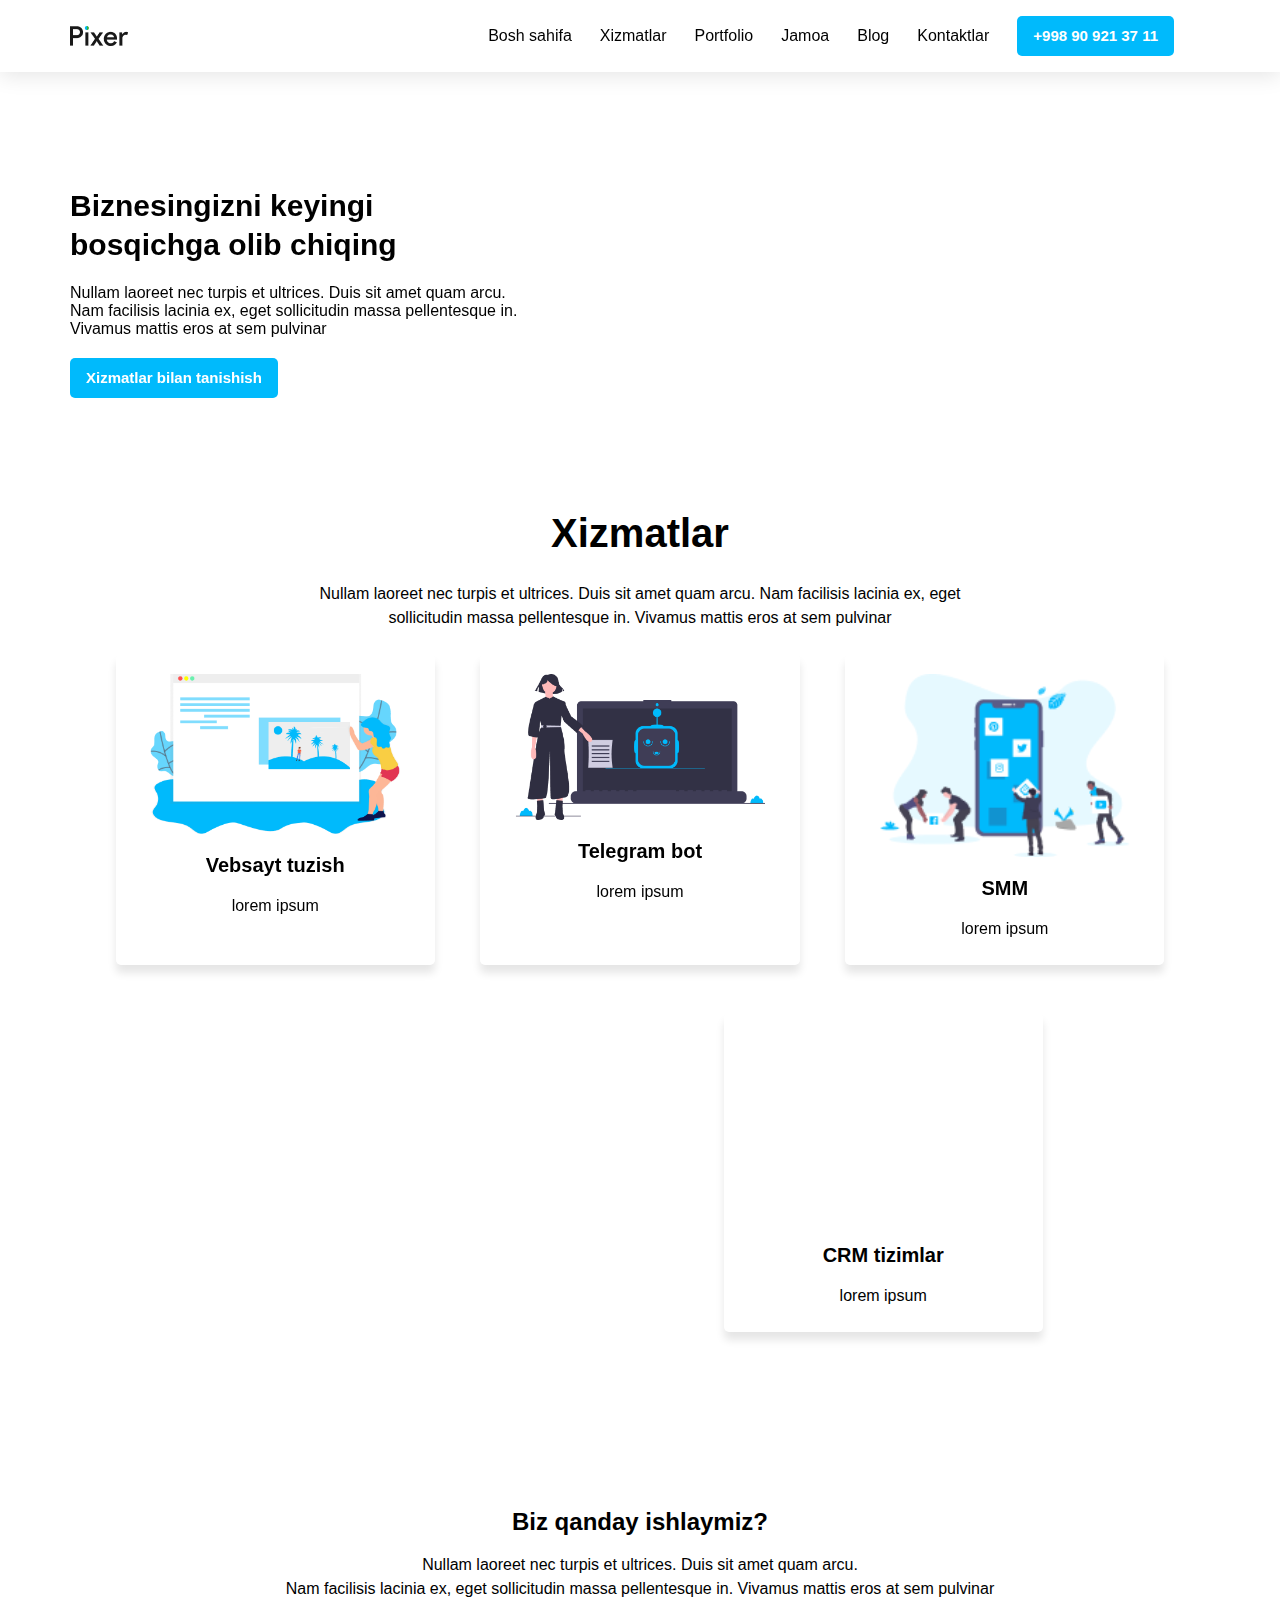
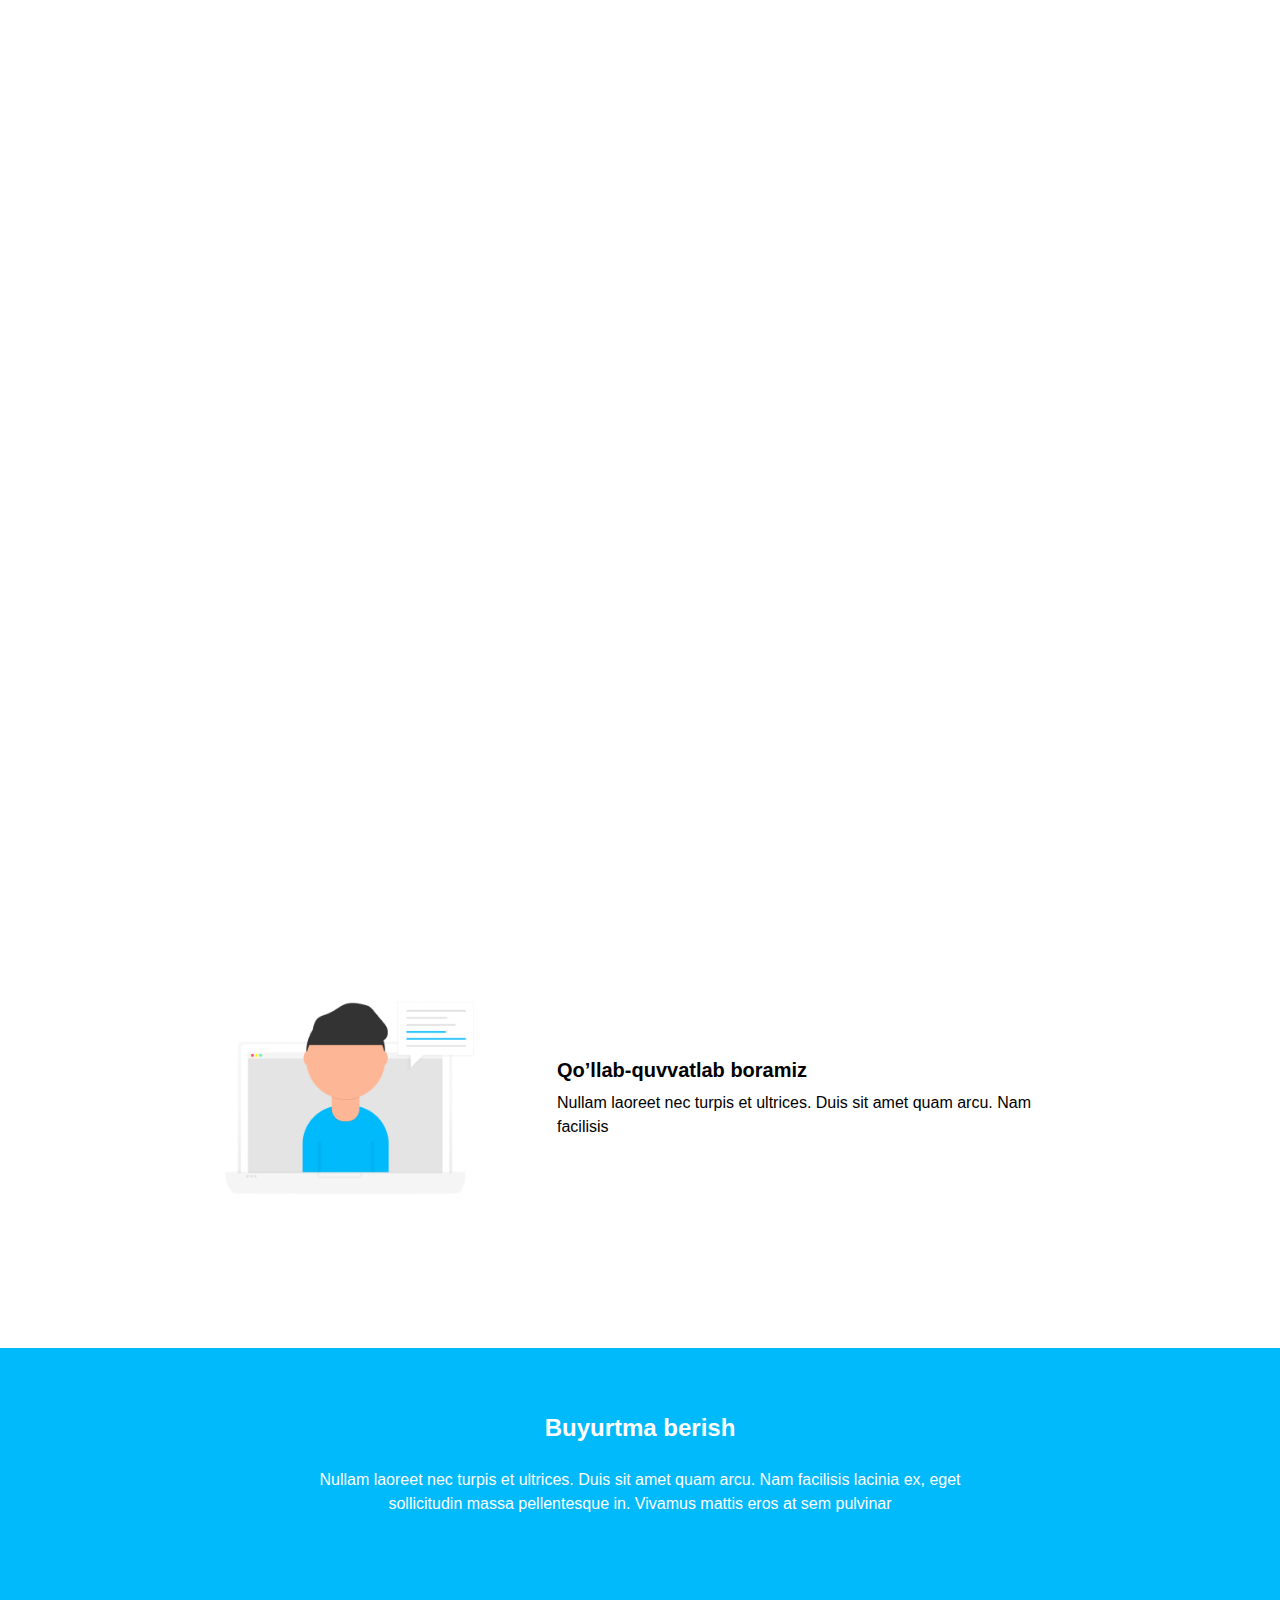
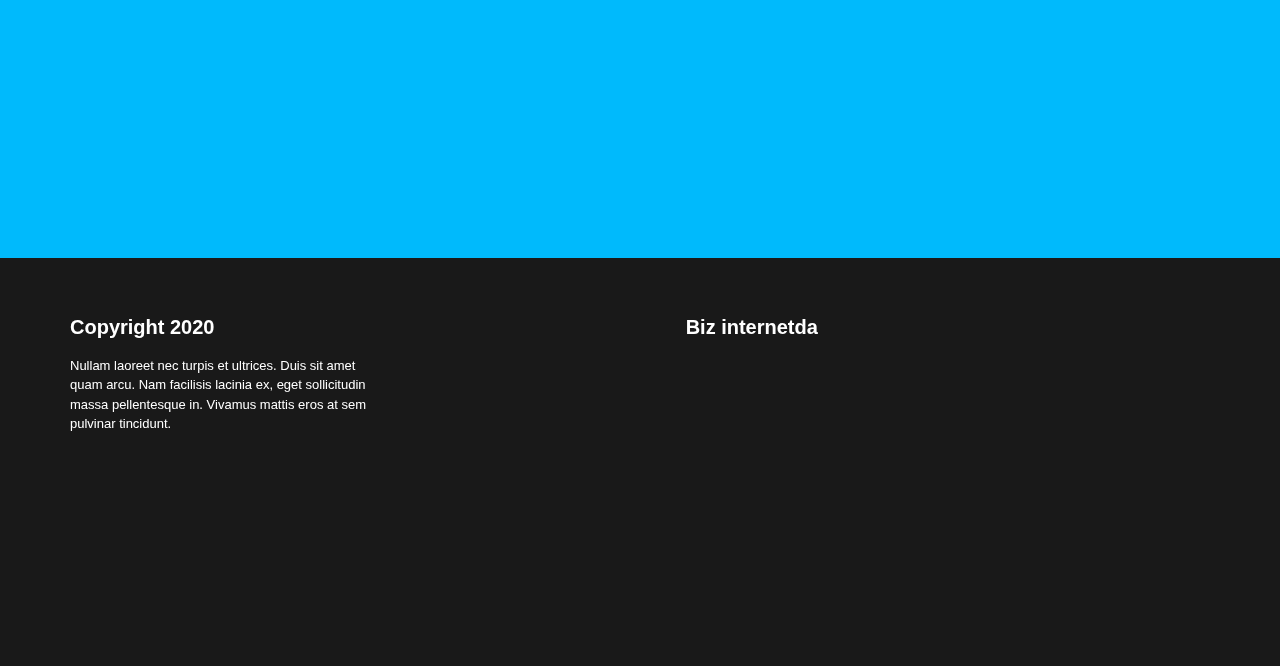
==== index.html @ dab4b334 "exm +resp" ====
<!DOCTYPE html>
<html lang="en">
<head>
    <meta charset="UTF-8">
    <meta http-equiv="X-UA-Compatible" content="IE=edge">
    <meta name="viewport" content="width=device-width, initial-scale=1.0">
    <title>PIXER</title>
    <link href="https://unpkg.com/aos@2.3.1/dist/aos.css" rel="stylesheet">
    <link rel="stylesheet" href="https://cdnjs.cloudflare.com/ajax/libs/font-awesome/5.15.3/css/all.min.css">
    <link rel="stylesheet" href="style.css">
    <link rel = "icon" href = "./img/Daco_5899207.png" type = "image/x-icon">
    <link rel="stylesheet" href="media.css">
</head>
<body>

<!---------------------------------------NAV --------------------------------------------->    
    <nav class="nav">
        <div class="container">
            <a href="#" class="logo-link" data-aos="flip-left">
                <img src="./img/Слой 1.png" alt="" class="logo-icon">
            </a>
            <ul class="nav-list"  >
                <li class="nav-item" data-aos="fade-right" ><a href="#" class="nav-link">Bosh sahifa</a></li>
                <li class="nav-item" data-aos="fade-down" ><a href="#" class="nav-link">Xizmatlar</a></li>
                <li class="nav-item" data-aos="fade-up" ><a href="#" class="nav-link">Portfolio</a></li>
                <li class="nav-item" data-aos="fade-left" ><a href="#" class="nav-link">Jamoa</a></li>
                <li class="nav-item" data-aos="fade-down" ><a href="#" class="nav-link">Blog</a></li>
                <li class="nav-item" data-aos="fade-right" ><a href="#" class="nav-link">Kontaktlar</a></li>
            </ul>
            <a href="tel:+998 90 921 37 11" class="nav-butt" data-aos="fade-down-right">+998 90 921 37 11</a>
            <button class="hamburger"><img src="./img/hamburger.png" alt="" class="hamburger-img"></button>
        </div>
    </nav>
    
<!---------------------------------------MAIN --------------------------------------------->
    <main class="main">
        <div class="container">

            <div class="main-box-left" data-aos="fade-zoom-in"
            data-aos-easing="ease-in-back"
            data-aos-delay="300"
            data-aos-offset="0">
                <h2 class="box-left-title">Biznesingizni keyingi bosqichga
                    olib chiqing</h2>
                <p class="box-left-text">Nullam laoreet nec turpis et ultrices. Duis sit amet quam arcu. Nam facilisis lacinia ex, eget sollicitudin massa pellentesque in. Vivamus mattis eros at sem pulvinar</p>
                <a href="#" class="box-left-link">Xizmatlar bilan tanishish</a>
            </div>

            <div class="main-box-right" >
                <iframe class="iframe" src="https://www.youtube.com/embed/enuOArEfqGo" title="YouTube video player" frameborder="0" allow="accelerometer; autoplay; clipboard-write; encrypted-media; gyroscope; picture-in-picture" allowfullscreen></iframe>
            </div>

        </div>
    </main>

<!---------------------------------------SERVICE --------------------------------------------->
    <section class="services">
        <div class="container">
            <h2 class="services-title">Xizmatlar</h2>
            <p class="services-info">Nullam laoreet nec turpis et ultrices. Duis sit amet quam arcu. Nam facilisis lacinia ex, eget <br> sollicitudin massa pellentesque in. Vivamus mattis eros at sem pulvinar</p>
            <ul class="services-list">
                <li class="services-item" data-aos="zoom-in-down">
                    <img src="./img/website-illustration@2x.png" alt="" class="service-img1">
                    <p class="item-title">Vebsayt tuzish</p>
                    <p class="item-text">lorem ipsum</p>
                </li>
                <li class="services-item"data-aos="zoom-in">
                    <img src="./img/bot-illustration@2x.png" alt="" class="service-img1">           
                    <p class="item-title">Telegram bot</p>
                    <p class="item-text">lorem ipsum</p>
                </li>
                <li class="services-item" data-aos="zoom-in-up">
                    <img src="./img/3.png" alt="" class="service-img1">  
                    <p class="item-title">SMM</p>
                    <p class="item-text">lorem ipsum</p>
                </li>
                <li class="services-item" data-aos="zoom-in">
                    <img src="./img/design-illustration@2x.png" alt="" class="service-img1">
                    <p class="item-title">Grafik dizayn</p>
                    <p class="item-text">lorem ipsum</p>
                </li>
                <li class="services-item">
                    <img src="./img/crm-illustration@2x.png " alt="" class="service-img1" data-aos="zoom-in-down">
                    <p class="item-title">CRM tizimlar</p>
                    <p class="item-text">lorem ipsum</p>
                </li>
            </ul>

            <div class="service-box" >
                <button class="service" data-aos="zoom-in-left">Buyurtma berish</button>
                <a href="#" class="service-link" data-aos="zoom-in-right">Xizmatlar sahifasiga o’tish</a>
            </div>
        </div>
    </section>


<!---------------------------------------WORK --------------------------------------------->
    <section class="work">
        <div class="container">
                <h2 class="work-title">Biz qanday ishlaymiz?</h2>
                <p class="workd-info">Nullam laoreet nec turpis et ultrices. Duis sit amet quam arcu. <br> Nam facilisis lacinia ex, eget sollicitudin massa pellentesque in. Vivamus mattis eros at sem pulvinar</p>

                <ul class="work-list">
                    <li class="work-item" data-aos="zoom-out-up">
                        <img src="./img/1-1.png" alt="" class="work-img">
                        <span class="work-box">
                            <h3 class="box-title">Talablarni aniqlab chiqamiz</h3>
                            <p class="box-info">Nullam laoreet nec turpis et ultrices. Duis sit amet quam arcu. Nam facilisis</p>
                        </span>
                    </li>
                    <li class="work-item" data-aos="zoom-out-up">
                        
                        <span class="work-box">
                            <h3 class="box-title">Bir necha yechimlarni taklif qilamiz</h3>
                            <p class="box-info">Nullam laoreet nec turpis et ultrices. Duis sit amet quam arcu. Nam facilisis</p>
                        </span>
                        <img src="./img/1-2.png"  alt="" class="work-img">
                    </li>
                    <li class="work-item" data-aos="zoom-out-up">
                        <img src="./img/1-3.png"  alt="" class="work-img">
                        <span class="work-box">
                            <h3 class="box-title">Loyiha uchun vaqt belgilaymiz</h3>
                            <p class="box-info">Nullam laoreet nec turpis et ultrices. Duis sit amet quam arcu. Nam facilisis</p>
                        </span>
                    </li>
                    <li class="work-item" data-aos="zoom-out-up">
                        
                        <span class="work-box" >
                            <h3 class="box-title">A’lo sifat bilan bajarib topshiramiz</h3>
                            <p class="box-info">Nullam laoreet nec turpis et ultrices. Duis sit amet quam arcu. Nam facilisis</p>
                        </span>
                        <img src="./img/1-4.png"  alt="" class="work-img">
                    </li>
                    <li class="work-item">
                        <img src="./img/1-5.png"  alt="" class="work-img">
                        <span class="work-box">
                            <h3 class="box-title">Qo’llab-quvvatlab boramiz</h3>
                            <p class="box-info">Nullam laoreet nec turpis et ultrices. Duis sit amet quam arcu. Nam facilisis</p>
                        </span>
                    </li>
        
                <a href="#" class="work-link" data-aos="zoom-out-down">Buyurtma berish</a>
        
        </div>
    </section>


<!---------------------------------------CONTACT------------------------------------------>

<section class="contact">
    <div class="container">

    <h3 class="contact-title"><a href="#" class="work-link">Buyurtma berish</a></h3>
    <p class="contact-text">Nullam laoreet nec turpis et ultrices. Duis sit amet quam arcu. Nam facilisis lacinia ex, eget <br> sollicitudin massa pellentesque in. Vivamus mattis eros at sem pulvinar</p>

  
    <div class="form-box" data-aos="flip-up"  >
        <form action="/action_page.php" class="form">
            <label for="">
            <input type="text" id="fname" name="firstname" placeholder="Your name..">
        
           
            <input type="tel" id="tel" name="tel" placeholder="Your number">
        
          
            <select id="service" name="service">
              <option value="australia">Bronze</option>
              <option value="canada">Silver</option>
              <option value="usa">Gold</option>
            </select>
          
            
           </label>
           <button class="button" type="type">Buyurtma berish</button>


        </form>



    </div>
</section>



<!---------------------------------------FOOTER ------------------------------------------>

    <footer class="footer">
        <div class="container">
            <ul class="footer-list">
                <li class="footer-item" data-aos="fade-left"
                data-aos-anchor="#example-anchor"
                data-aos-offset="500"
                data-aos-duration="500"> <a href="#" class="footer-link">Copyright 2020</a>
                    <ul class="sub-list">
                        <li class="sub-item"><p class="sub-item-text">Nullam laoreet nec turpis et ultrices. Duis sit amet quam arcu. Nam facilisis lacinia ex, eget    sollicitudin massa pellentesque in. Vivamus mattis eros at sem pulvinar tincidunt.</p></li>
                    </ul>

                </li>
                <li class="footer-item" data-aos="fade-zoom-in"
                data-aos-easing="ease-in-back"
                data-aos-delay="300"
                data-aos-offset="0"> <a href="#" class="footer-link">Sayt sahifalari</a>
                    <ul class="sub-list">
                        <li class="sub-item" data-aos="zoom-out-left"> <a href="#" class="sub-link">Bosh sahifa</a></li>
                        <li class="sub-item" data-aos="zoom-out-left"> <a href="#" class="sub-link">Xizmatlar</a></li>
                        <li class="sub-item" data-aos="zoom-out-left"> <a href="#" class="sub-link">Portfolio</a></li>
                        <li class="sub-item" data-aos="zoom-out-left"> <a href="#" class="sub-link">Jamoa</a></li>
                        <li class="sub-item" data-aos="zoom-out-left"> <a href="#" class="sub-link">Blog</a></li>
                        <li class="sub-item" data-aos="zoom-out-left"> <a href="#" class="sub-link">Kontaktlar</a></li>
                       
                    </ul>

                </li>
                <li class="footer-item" data-aos="fade-left"
                data-aos-anchor="#example-anchor"
                data-aos-offset="500"
                data-aos-duration="500" > <a href="#" class="footer-link">Biz internetda</a>
                    <ul class="sub-list">
                        <li class="sub-item" data-aos="zoom-out-left"> <a href="#" class="sub-link">
                            <span class="fab fa-facebook"></span>Facebook</a></li>
                        <li class="sub-item" data-aos="zoom-out-left"> <a href="#" class="sub-link">
                            <span class="fab fa-instagram"></span>Instagram</a></li>
                        <li class="sub-item" data-aos="zoom-out-left"> <a href="#" class="sub-link">
                            <span class="fab fa-telegram"></span>Telegram</a></li>
                    </ul>

                </li>
            </ul>


        </div>
    </footer>


 
<!---------------------------------------SCRIPTS------------------------------------------>   
    <script src="https://unpkg.com/aos@2.3.1/dist/aos.js"></script>
    <script>
        AOS.init();
      </script>

</body>
</html>
---- style.css ----
*{
    margin: 0;
    padding: 0;
    box-sizing: border-box;
    list-style-type: none;
    text-decoration: none;

}

a{
    display: block;
}

.img{
    max-width: 100%;
    height: auto;

}
.container-fluid{
    width: 1360px;
    margin: 0 auto;
}
.container{
    width: 1140px;
    margin: 0 auto;
}
body{
    font-family: 'Open Sans', sans-serif;
    font-family: -apple-system, BlinkMacSystemFont, 'Segoe UI', Roboto, Oxygen, Ubuntu, Cantarell, 'Open Sans', 'Helvetica Neue', sans-serif;
    background: #FFFFFF;
}

/*<!---------------------------------------NAV --------------------------------------------->  */

.nav {
    padding: 16px 0 16px 0;
    background: #FFFFFF;
    box-shadow: 0px 4px 20px rgba(0, 0, 0, 0.1);
}
.container {
}
.nav .container{
    display: flex;
    align-items: center;
    justify-content: flex-start;
   
    
}
.logo-link {
    display: flex;
    align-items: center;
   
}
.logo-icon {
   
}
.nav-list {
    display: flex;
    align-items: center;
    margin-left: auto;
}
.nav-item {
    margin-right: 28px;
}
.nav-link {
    color: black;
    transition: background-color 0.3s;
    transition: padding 0.3s;
}

.nav-link:hover{
    color: white;
    background-color: rgb(136, 129, 129);
    padding: 5px 10px;
    border-radius: 50px;
}
.nav-butt {
    display: flex;
    align-items: center;
    font-style: normal;
    font-weight: bold;
    font-size: 15px;
    line-height: 24px;
    color: white;
    background: #00BAFC;
    border-radius: 5px;
    padding: 8px 16px;
    transition: background-color 1000ms linear;
    
    
}
.nav-butt:hover{
    background-color: rgb(72, 138, 177);
    
}

.hamburger{
   visibility: hidden;

}

.hamburger-img{
}



/*<!--------------------------------------MAIN--------------------------------------------->  */

.main {
    padding: 80px 0 80px 0;
}
.container{

}

.main .container{
    display: flex;
    align-items: center;
    justify-content: space-between;
}
.main-box-left {
    width: 40%;
    
    
    
}
.box-left-title {
font-family: inherit;
font-style: normal;
font-weight: bold;
font-size: 30px;
line-height: 130%;
}
.box-left-text {
    padding: 20px 0;
}
.box-left-link {
    display: inline-block;
    
    font-style: normal;
    font-weight: bold;
    font-size: 15px;
    line-height: 24px;
    color: white;
    background: #00BAFC;
    border-radius: 5px;
    padding: 8px 16px;
    transition: background-color 1000ms linear;
}
.box-left-link:hover{
    background-color: rgb(72, 138, 177);
}

.main-box-right {
    width: 40%;

    

    
}

.iframe{
    width: 90%;
    height: 275px;
}
.right-img{
}


/*<!--------------------------------------SERVICE--------------------------------------------->  */

.section{

    padding: 56px 0 56px 0;
}
.container{}

.services  .container{
    display: flex;
    align-items: center;
    justify-content: space-between;
    flex-direction: column;
}

.services-title {
    font-size: 40px;
    text-align: center;
    color:black;
    font-weight: bold;
    margin-bottom: 10px;
}
.services-info {
    font-style: normal;
    font-weight: normal;
    font-size: 16px;
    line-height: 24px;
    text-align: center;
    margin: 16px 0 24px 0;
    color: #000000;
    

}

.services-list {
    display: flex;
    align-items: center;
    justify-content: space-evenly;
    flex-wrap: wrap;
}
.services-item {
    display: flex;
    align-items: center;
    flex-direction: column;
    align-self: stretch;
    width: 28%;
    margin-bottom: 48px;
     background: #FFFFFF;
    box-shadow: 0px 8px 8px rgba(0, 0, 0, 0.1);
    border-radius: 5px;

}

.services-item:hover{
   
}


.service-img1 {
    margin-top: 20px;
    width: 250px;
  
}

.item-title {
margin: 18px 0 16px 0;
font-style: normal;
font-weight: bold;
font-size: 20px;
line-height: 130%;
text-align: center;
color: #000000;

}
.item-text {
    margin-bottom: 24px;
    font-style: normal;
    font-weight: normal;
    font-size: 16px;
    line-height: 24px;
    text-align: center;
    color: #000000;
}
.service-box {
    display: flex;
    align-items: center;
    margin-top: 30px;
}
.service {
    margin-right: 10px;
    font-style: normal;
    font-weight: bold;
    font-size: 15px;
    line-height: 24px;
    color: white;
    background: #00BAFC;
    border-radius: 5px;
    padding: 8px 16px;
    margin-right: 16px;
    border: none;
    outline: none;
    transition: background-color 1000ms linear;

}
.service:hover{
    background-color: #12617e;;

}
.service-link {
font-style: normal;
font-weight: normal;
font-size: 16px;
line-height: 24px;
text-align: center;
text-decoration-line: underline;
color: #00BAFC;
margin-left: 16px; 
transition: background-color 1000ms linear;




}

.service-link:hover{
    background-color: #00BAFC;
    padding: 5px 10px;
    border-radius: 10px;
    color: white;
   
}

/*<!--------------------------------------WORK------------------------------------------------>  */

.work {
    padding: 56px 0 56px 0;
}


.work .container{
    display: flex;
    align-items: center;
    justify-content: center;
    flex-direction: column;
}
.work-title {
    font-style: normal;
    font-weight: bold;
    font-size: 24px;
    line-height: 130%;
    text-align: center;
    color: #000000;
    
}

.workd-info {
font-style: normal;
font-weight: normal;
font-size: 16px;
line-height: 24px;
text-align: center;
color: #000000;
margin: 16px 0 24px 0;
}
.work-list {
    display: flex;
    align-items: center;
    flex-direction: column;
    
   
    
}
.work-item {
   
    display: flex;
    align-items: center;
    flex-wrap: wrap;
    justify-content: space-between;
    margin-bottom: 50px;
   
    
}
.work-img {
    width: 30%;
  
 
    
    
}
.work-box {
    width: 60%;
   
  
    
}
.box-title {
font-style: normal;
font-weight: bold;
font-size: 20px;
line-height: 130%;

color: #000000;
}
.box-info {
    font-style: normal;
    font-weight: normal;
    font-size: 16px;
    line-height: 24px;
    margin-top: 8px;
    color: #000000;   
}
.work-link {
    
    font-style: normal;
    font-weight: bold;
    font-size: 15px;
    line-height: 24px;
    color: white;
    background: #00BAFC;
    border-radius: 5px;
    padding: 8px 16px;
    transition: background-color 1000ms linear;

}
.work-link:hover{
    background-color: #12617e;
}



/*<!---------------------------------------CONTACT--------------------------------------------->  */

.contact{
    padding: 56px 0 56px 0;
    background: #00BAFC;
    
}

.container{}



.contact.container{
    display:flex;
    align-items: center;
    flex-direction: column;
    justify-content: center;
}

.contact-title{
    text-align: center;
}
.contact-text{
    text-align: center;
    margin: 16px 0 24px 0;
    font-style: normal;
    font-weight: normal;
    font-size: 16px;
    line-height: 150%;
    color: #FFFFFF;
}
.form-box{
    display: flex;
    flex-direction: column;
    align-items: center;
    justify-content: center;
    width: 35%;
    margin: 0 auto;
    background: white;
    border-radius: 10px;
   
   
   
    
 

}

.work-link{
font-style: normal;
font-weight: bold;
font-size: 24px;
line-height: 130%;
text-align: center;
color: #FFFFFF;

}

.work-text{
font-style: normal;
font-weight: normal;
font-size: 16px;
line-height: 150%;
text-align: center;
color: #FFFFFF;
}

.form{
    display: flex;
    flex-direction: column;
    align-items: center;
    padding: 10px;

    
    

}

input[type=text], select {
    width: 100%;
    padding: 12px 20px;
    margin: 8px 0;
    display: inline-block;
    border: 1px solid #ccc;
    border-radius: 4px;
    box-sizing: border-box;
  }

  input[type=tel]  {
    width: 100%;
    padding: 12px 20px;
    margin: 8px 0;
    display: inline-block;
    border: 1px solid #ccc;
    border-radius: 4px;
    box-sizing: border-box;
  }
  
  input[type=submit] {
    width: 100%;
    background-color: #4CAF50;
    color: white;
    padding: 14px 20px;
    margin: 8px 0;
    border: none;
    border-radius: 4px;
    cursor: pointer;
  }
  
  input[type=submit]:hover {
    background: #00BAFC;
  }
  
 
  .button{
    font-style: normal;
    font-weight: bold;
    font-size: 16px;
    line-height: 24px;
    color: #FFFFFF;
    background: #00BAFC;
    border-radius: 5px;
    padding: 8px;
    margin: 10px 0 15px 0;

    
  }








/*<!---------------------------------------FOOTER--------------------------------------------->  */

.footer {
    padding: 56px 0 56px 0;
    background: #191919;
}
.footer .container{
    display: flex;
    
   
    flex-direction: column;
    
}
.footer-list {
    display: flex;
    align-items: flex-start;
    justify-content: flex-start;
    
    
}
.footer-item {
    display: flex;
    flex-direction: column;
    justify-content: flex-start;
    margin-bottom: 30px;
    margin-right: 90px;
  
}
.footer-link {
font-style: normal;
font-weight: bold;
font-size: 20px;
line-height: 130%;
color: white;
}
.sub-list {
}
.sub-item {
    margin-top: 16px;
}
.sub-item-text{
    color: white;
    font-style: normal;
    font-weight: normal;
    font-size: 16px;
    line-height: 150%;
    width: 300px;
}
.sub-link {
color: white;
font-style: normal;
font-weight: normal;
font-size: 16px;
line-height: 150%;
}
.subitem span{
    color: red;
}
.fab{
    color: rgb(255, 255, 255);
    margin: 0 10px 0 0;
    width: 22px;
}

.sub-item-text{
    font-size: 13px;
}
---- media.css ----
@media(max-width: 1180px){
    .container{
      width: 1040px;  
    }
    

}


@media(max-width: 1080px){
    .container{
      width: 940px;  
    }
    


    .nav-butt{
        font-size: 10px;
        padding: 4px 8px;
      
    }

    .frame{
        width: 75%;
        height: 240px;
    }

    .services-item{
        width: 45%;
    }

    .services-title{
        font-size: 30px;

    }
    .services-info{
        font-size: 14px;
    }

}




@media(max-width: 980px){
    .container{
      width: 840px;  
    }
    



    .footer-link{
        font-size: 16px;
    }

    .sub-link{
        font-size: 13px;
    }

    .frame{
        width: 80%;
        height: 220px;
    }

    .work-link{
        padding: 4px 8px;
        font-size: 15px;

    }

   
    
  

}




@media(max-width: 880px){
    .container{
      width: 740px;  
    }
    




    .nav-butt{
        display: none;

    }

    .box-left-title {
        font-size: 20px;
    
    }
    .box-left-text {
        font-size: 15px
    
    }
    .box-left-link {
   
    }

    .button{
   
        font-size: 13px;
        margin: 7px 0 12px 0;
        padding: 4px;
        
    
        
      }
      .form-box{
        width: 60%;
    }

}


@media(max-width: 780px){
    .container{
      width: 640px;  
    }
    


    .nav-item {
        margin-right: 15px;
    }
    .nav-link{
        font-size: 13px;
    }


   


    .frame{
        width: 60%;
        height: 220px;
    }


    .services-item{
        width: 45%;
    }
    .service-img1{
        width: 150px;
    }

    .footer-item {
    
      
        margin-right: 50px;
      
    }
    .form-box{
        width: 78%;
    }
    .form-box{
        width: 75%;
    }
}





/* HAMBURGER */


@media(max-width: 680px){
    .container{
      width: 540px;  
    }
    
    .main .container{
        flex-direction: column-reverse;
        justify-content: center;
        align-items: center;
    }



    .iframe{
        width: 90%;
        height: 250px;
    }

    .nav-list{
        display: none;
    }

    .main-box-left{
        display: flex;
        justify-content: center;
        align-items: center;
        width: 90%;
        flex-direction: column;
        margin-top: 20px;
    }

    .main-box-right{
        display: flex;
        justify-content: center;
        align-items: center;
        width: 90%;
    }

    .box-left-title{
        text-align: center;
    }
    .box-left-text{
        text-align: center;
    }

    .form-box{
        width: 75%;
    }


    .footer-item {
    
      
        margin-right: 10px;
      
    }


    .box-title {
        font-size: 16px;

    }
    .box-info {
        font-size: 12px;
    }

    .hamburger{
        visibility: visible;
        margin-left: auto;
     }
}







@media(max-width: 580px){
    .container{
      width: 440px;  
    }
    



    .services-item{
        width: 80%;
    }

    .service-box{
        flex-direction: column;
        align-items: center;
        justify-content: center;
    }



    .work-item{
        flex-direction: column;
        padding-bottom: 10px;
        border-bottom: 2px solid rgba(66, 70, 66, 0.226);
        
    }

    .work-img{
        margin: 3px 0px;
    }

    .box-title {
        text-align: center;
    }
    .box-info {
        text-align: center;
    }


    .footer-list{
     flex-direction: column-reverse;
     align-items: center;
     justify-content: center;

    }
    .footer-item{
        display: flex;
        align-items: center;
        justify-content: center;
        
    }

}


@media(max-width: 480px){
    .container{
      width: 340px;  
    }
    

}
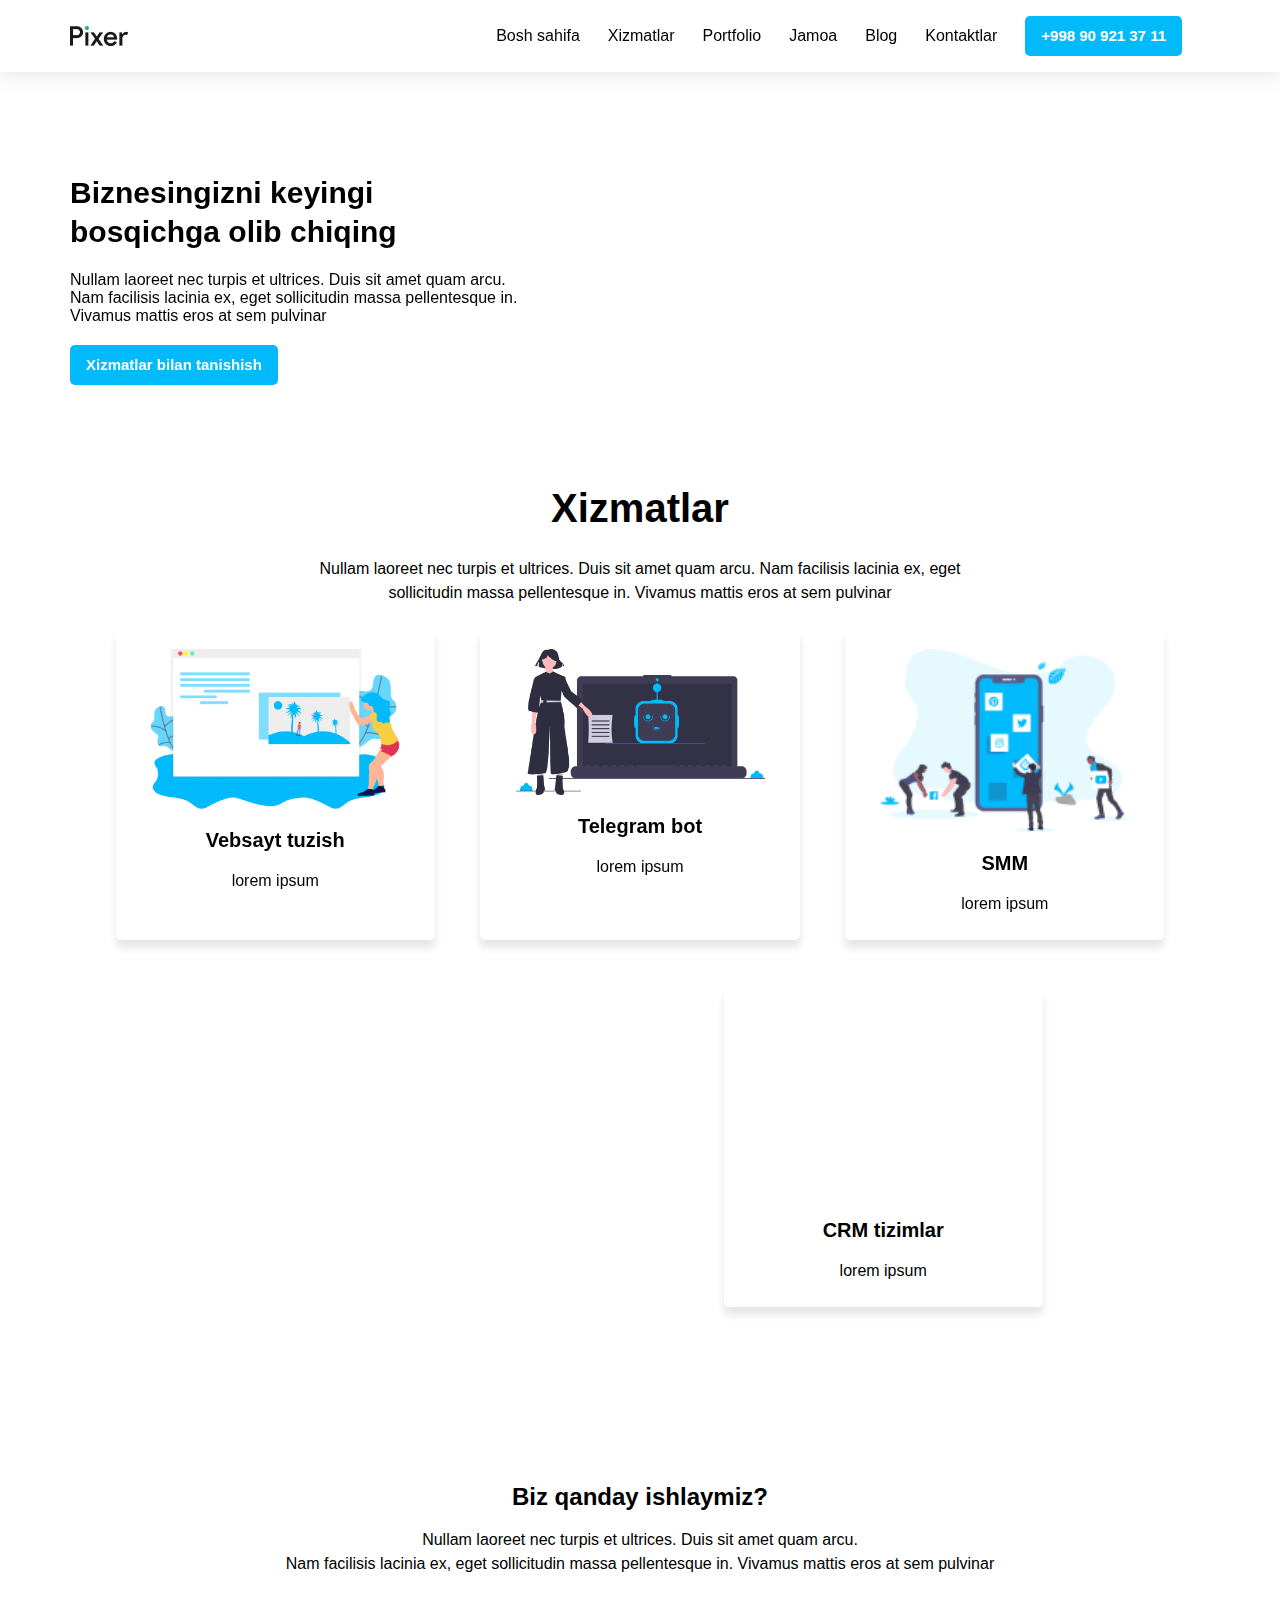
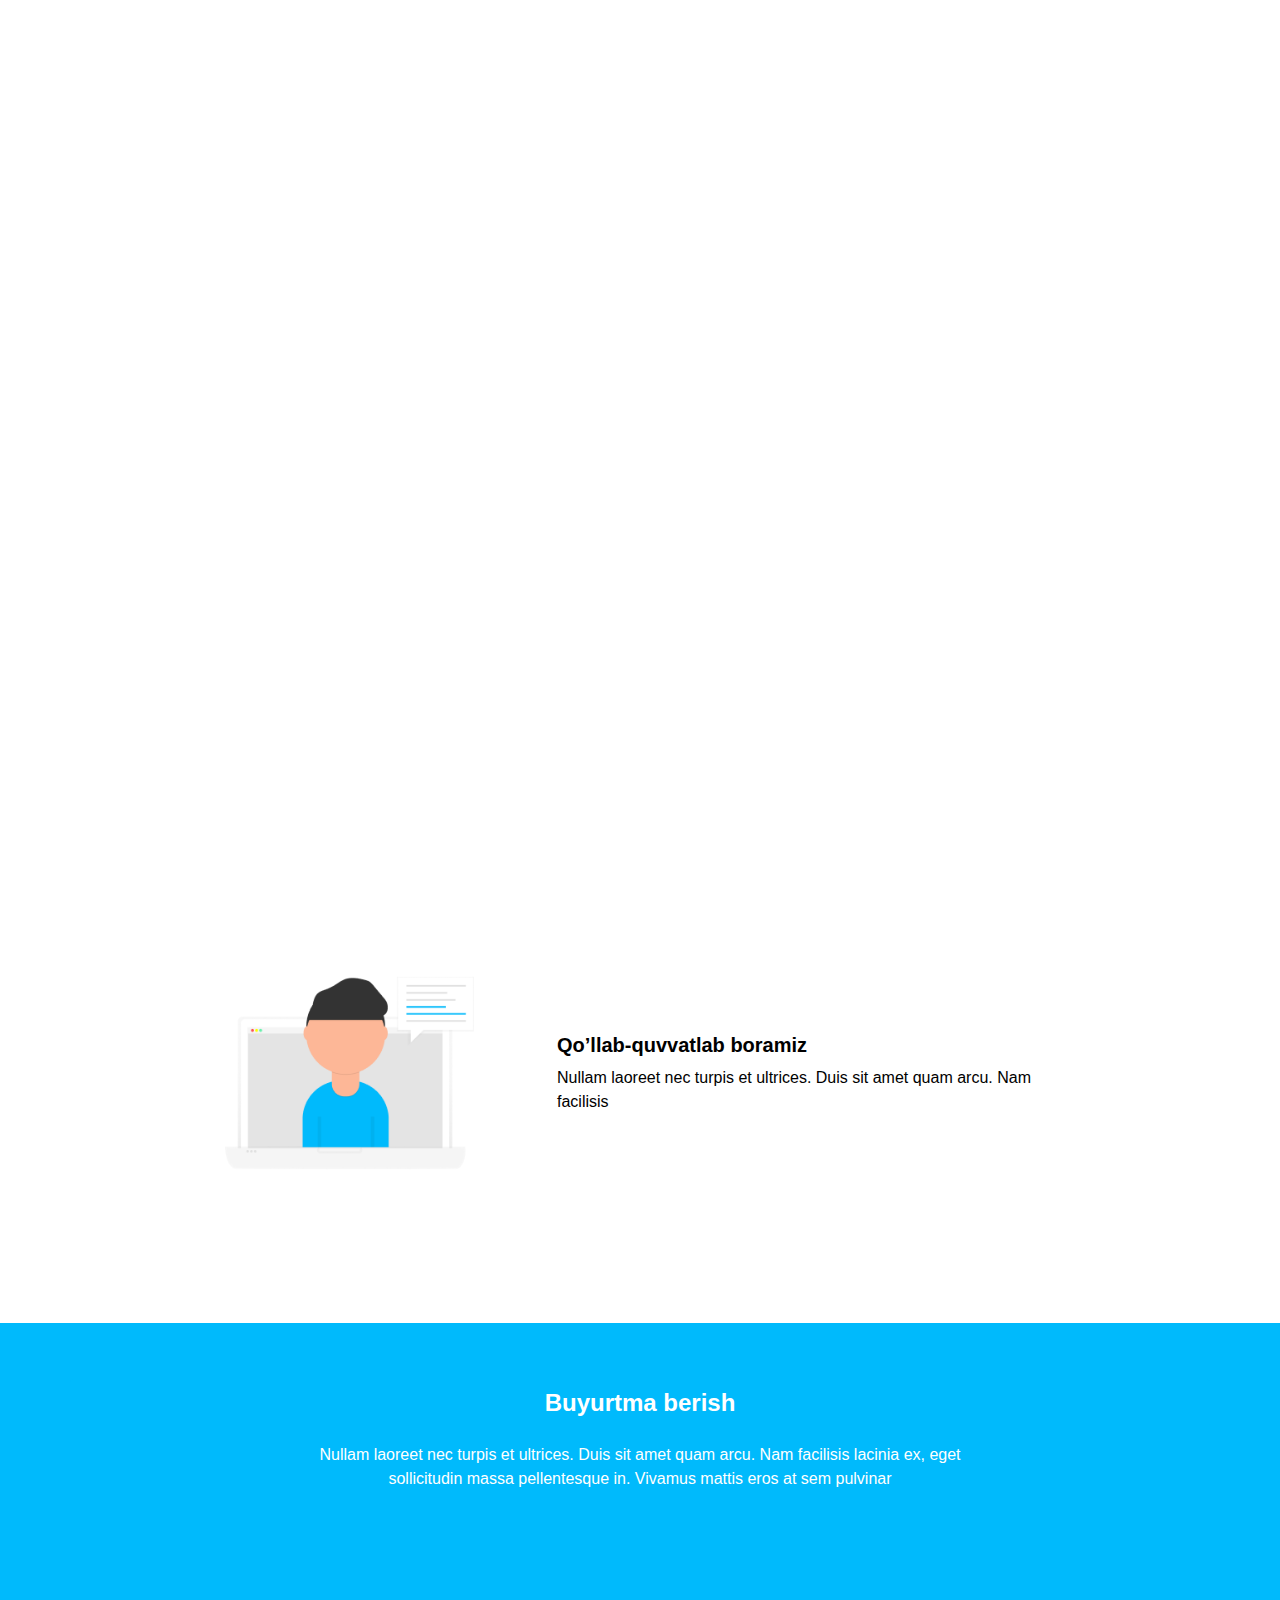
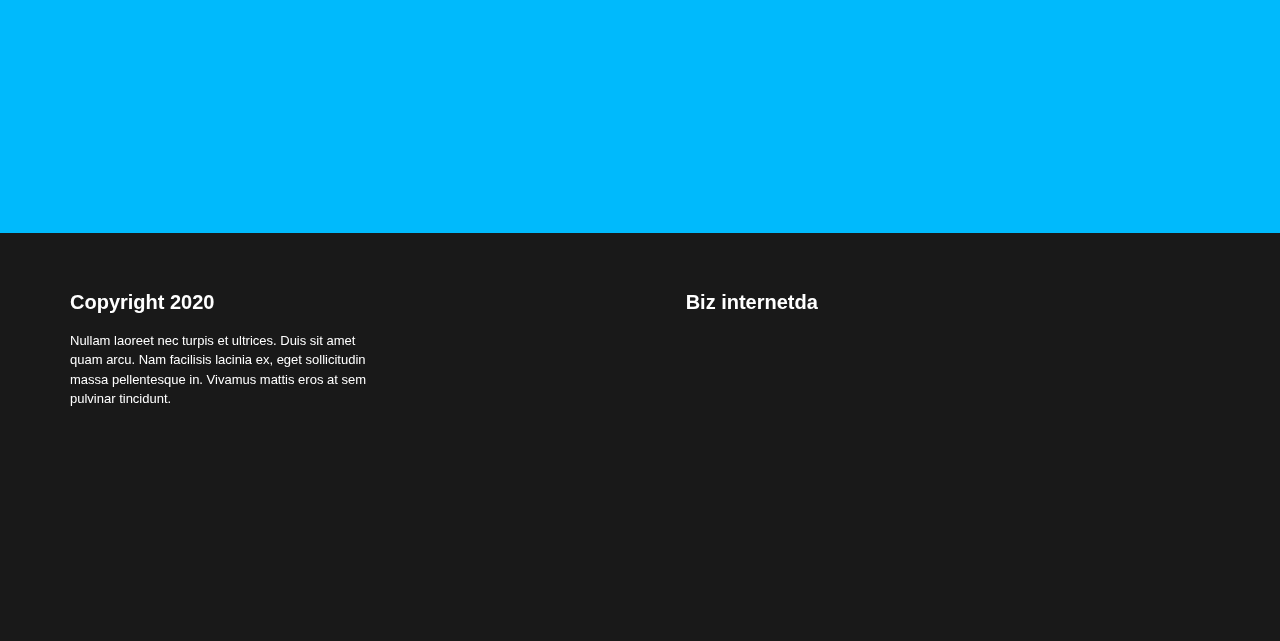
==== commit 24938728: "llll" ====
--- a/index.html
+++ b/index.html
@@ -188,7 +188,7 @@
     <footer class="footer">
         <div class="container">
             <ul class="footer-list">
-                <li class="footer-item" data-aos="fade-left"
+                <li class="footer-item footer-item2" data-aos="fade-left"
                 data-aos-anchor="#example-anchor"
                 data-aos-offset="500"
                 data-aos-duration="500"> <a href="#" class="footer-link">Copyright 2020</a>
--- a/style.css
+++ b/style.css
@@ -152,7 +152,7 @@
 }
 
 .main-box-right {
-    width: 40%;
+    width: 45%;
 
     
 
@@ -160,8 +160,8 @@
 }
 
 .iframe{
-    width: 90%;
-    height: 275px;
+    width: 95%;
+    height: 250px;
 }
 .right-img{
 }
--- a/media.css
+++ b/media.css
@@ -10,6 +10,10 @@
     
 
 }
+
+
+
+/*----------------------------------1080-------------------------------------------------*/
 
 
 @media(max-width: 1080px){
@@ -27,7 +31,7 @@
 
     .frame{
         width: 75%;
-        height: 240px;
+        height: 220px;
     }
 
     .services-item{
@@ -45,13 +49,18 @@
 }
 
 
-
+/*---------------------------------980-------------------------------------------------*/
 
 @media(max-width: 980px){
     .container{
       width: 840px;  
     }
     
+    .main .container{
+        justify-content: space-around;
+    }
+
+  
 
 
 
@@ -63,11 +72,8 @@
         font-size: 13px;
     }
 
-    .frame{
-        width: 80%;
-        height: 220px;
-    }
-
+    
+   
     .work-link{
         padding: 4px 8px;
         font-size: 15px;
@@ -81,7 +87,7 @@
 }
 
 
-
+/*----------------------------------880-------------------------------------------------*/
 
 @media(max-width: 880px){
     .container{
@@ -125,6 +131,9 @@
 }
 
 
+
+/*----------------------------------780-------------------------------------------------*/
+
 @media(max-width: 780px){
     .container{
       width: 640px;  
@@ -143,9 +152,9 @@
    
 
 
-    .frame{
-        width: 60%;
-        height: 220px;
+    .iframe{
+        width: 100%;
+        height: 230px;
     }
 
 
@@ -158,8 +167,7 @@
 
     .footer-item {
     
-      
-        margin-right: 50px;
+    margin-right: 50px;
       
     }
     .form-box{
@@ -174,7 +182,7 @@
 
 
 
-/* HAMBURGER */
+/*----------------------------------680------------------------------------------------*/
 
 
 @media(max-width: 680px){
@@ -191,7 +199,7 @@
 
 
     .iframe{
-        width: 90%;
+        width: 100%;
         height: 250px;
     }
 
@@ -252,7 +260,7 @@
 
 
 
-
+/*----------------------------------580------------------------------------------------*/
 
 
 @media(max-width: 580px){
@@ -295,20 +303,30 @@
 
 
     .footer-list{
-     flex-direction: column-reverse;
-     align-items: center;
-     justify-content: center;
+     
+    
 
     }
     .footer-item{
+        width: 40%;
         display: flex;
         align-items: center;
         justify-content: center;
         
     }
 
-}
-
+    .footer-item2{
+        display: none;
+    }
+
+    .service{
+        margin: 20px 0;
+    }
+
+}
+
+
+/*----------------------------------480-------------------------------------------------*/
 
 @media(max-width: 480px){
     .container{
